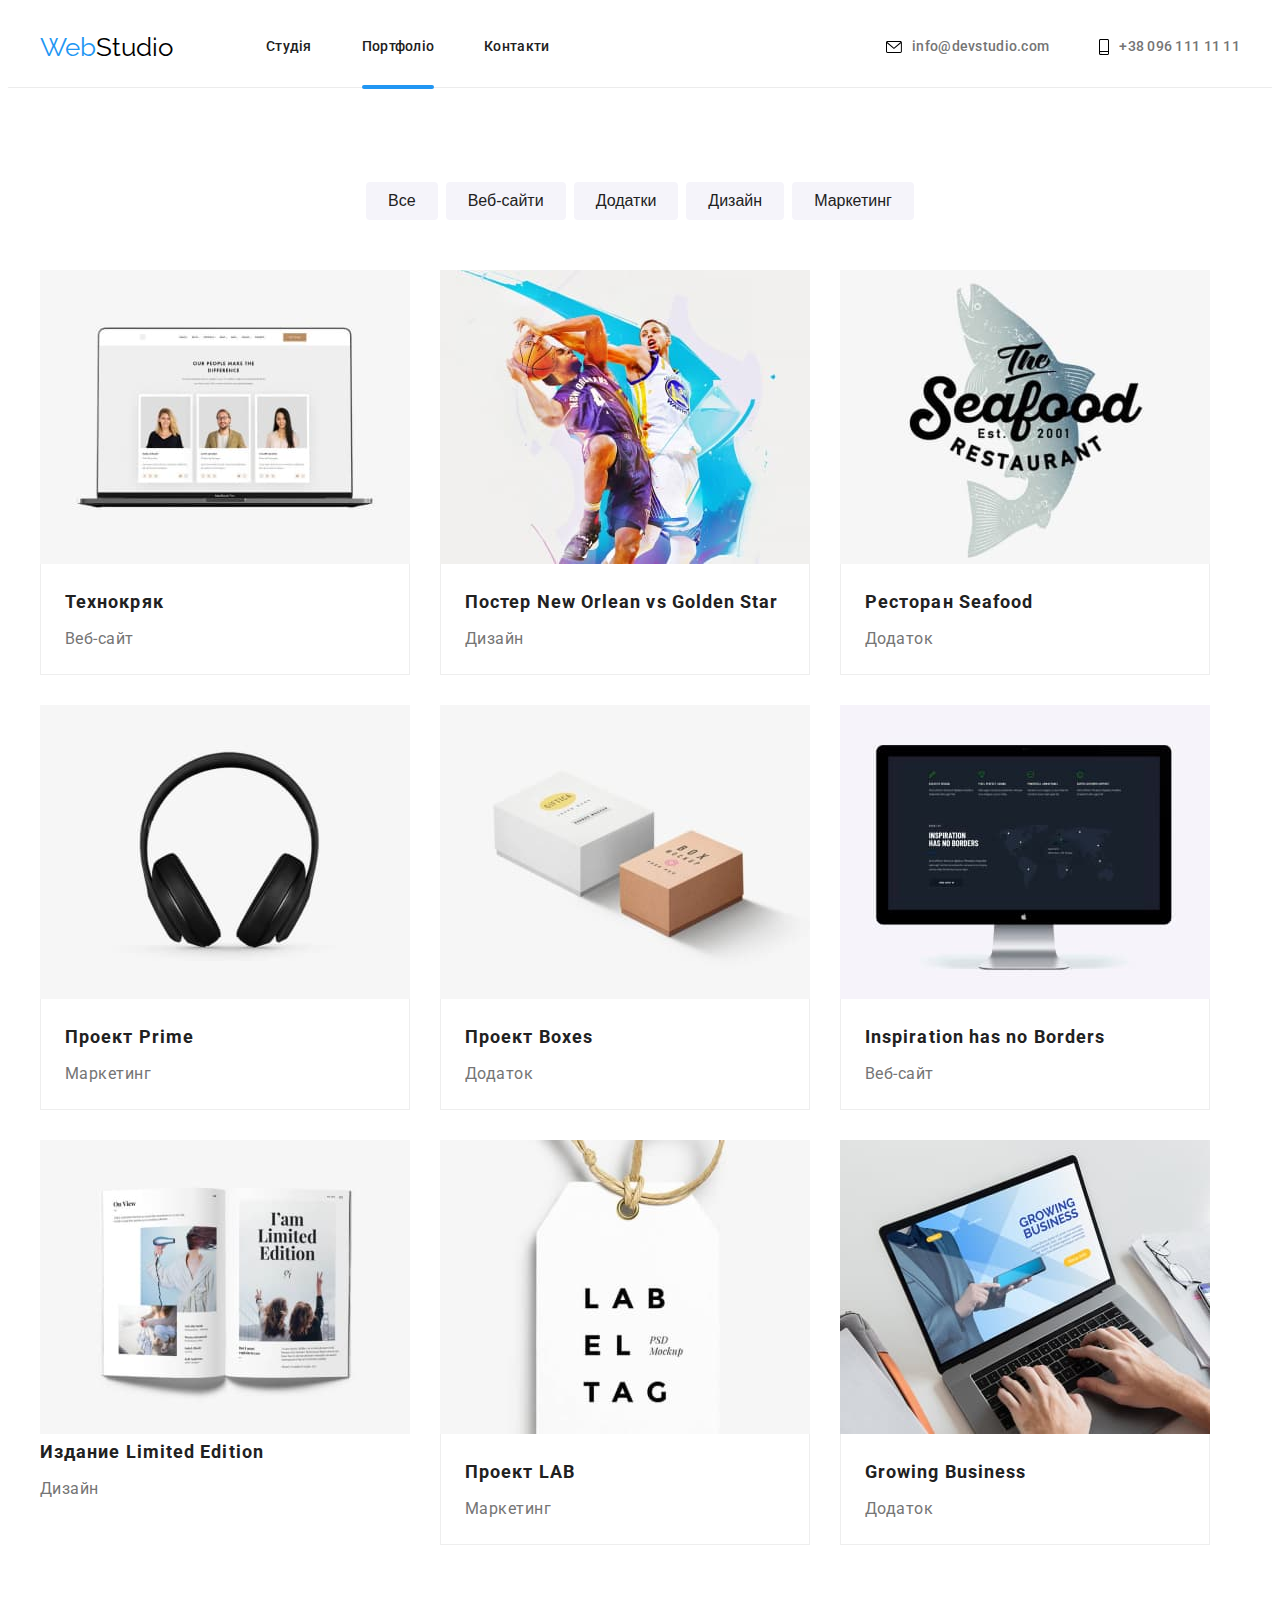
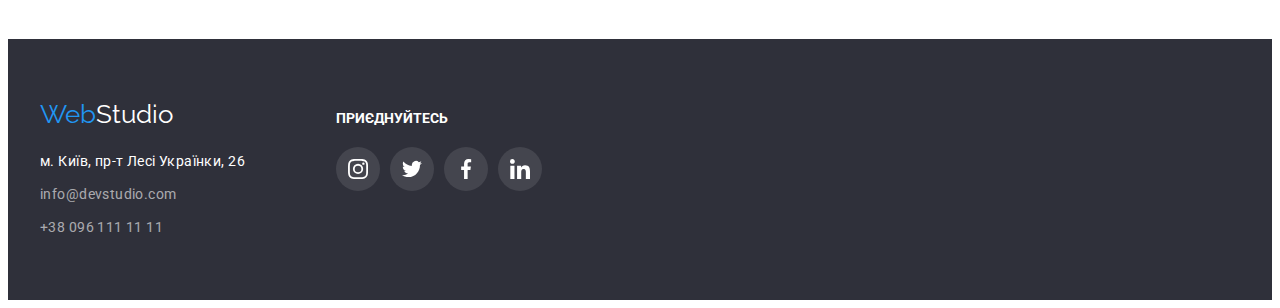
==== portfolio.html @ 2c4ab88c "Вносить зміни відповідно до завдань д/з №5" ====
<!DOCTYPE html>
<html lang="en">

<head>
    <meta charset="UTF-8">
    <meta http-equiv="X-UA-Compatible" content="IE=edge">
    <meta name="viewport" content="width=device-width, initial-scale=1.0">
    <title>Document</title> 
    <link href="https://fonts.googleapis.com/css2?family=Raleway:wght@700&family=Roboto:wght@400;500;700;900&display=swap"
        rel="stylesheet">

    <link rel="stylesheet" href="https://cdnjs.cloudflare.com/ajax/libs/modern-normalize/1.1.0/modern-normalize.min.css"
    integrity="sha512-wpPYUAdjBVSE4KJnH1VR1HeZfpl1ub8YT/NKx4PuQ5NmX2tKuGu6U/JRp5y+Y8XG2tV+wKQpNHVUX03MfMFn9Q=="
    crossorigin="anonymous" referrerpolicy="no-referrer" />

    <link rel="stylesheet" href="./css/styles.css">
</head>

<body>
    <header class="header">
        <div class="container">
        <nav class="site-nav">
            <a href="WebStudio" class="logo">Web<span class="header-logo-accent">Studio</span></a>
            <ul class="site-nav-items">
                <li class="site-nav-item">
                    <a class="site-nav-link" href="./index.html">Студія</a>
                </li>
                <li class="site-nav-item">
                    <a class="site-nav-link active" href="">Портфоліо</a>
                </li>
                <li class="site-nav-item">
                    <a class="site-nav-link" href="">Контакти</a>
                </li>
            </ul>
            <ul class="contact-items">
                <li class="contact-item">
                    <a class="contact-link" href="mailo:info@devstudio.com">
                        <svg class="contact-icon" width="16" height="12">
                            <use href="./images/icons.svg#icon-envelope"></use>
                        </svg>
                        info@devstudio.com</a>
                </li>
                <li class="contact-item">
                    <a class="contact-link" href="tel:+380961111111">
                        <svg class="contact-icon" width="10" height="16">
                            <use href="./images/icons.svg#icon-smartphone"></use>
                        </svg>
                        +38 096 111 11 11</a>
                </li>
            </ul>
        </nav>
        </div>
    </header>
    <main>
        <section  class="section">
            <div class="container">
            <!-- приховати заголовок -->
            <h2 class="section-title visually-hidden">Наші проекти</h2>
            <ul class="projects-nav-items">
                <li class="projects-nav-item"><button class="projects-nav-btn" type="button">Все</button></li>
                <li class="projects-nav-item"><button class="projects-nav-btn" type="button">Веб-сайти</button></li>
                <li class="projects-nav-item"><button class="projects-nav-btn" type="button">Додатки</button></li>
                <li class="projects-nav-item"><button class="projects-nav-btn" type="button">Дизайн</button></li>
                <li class="projects-nav-item"><button class="projects-nav-btn" type="button">Маркетинг</button></li>
            </ul>
            <ul class="projects-items">
                <li class="projects-item">
                    <div class="project-top-wrap">
                    <img class="project-item-img" src="./images/img8.jpg" alt="Три людини-члена команди:жінка, чоловік, жінка" width="370" />
                    <p class="project-top-text">Ресурс пропонує комплексні пропозиції з різним рівнем функціоналу та сервісів. Все це дозволить відвідувачу отримати
                    вичерпні відомості про компанію чи приватну особу.</p>
                    </div>
                    <div class="project-card">
                    <h3 class="project-item-title">Технокряк</h3>
                    <p class="project-item-text">Веб-сайт</p>
                </div>
                </li>
                <li class="projects-item">
                    <div class="project-top-wrap">
                    <img  class="project-item-img" src="./images/img9.jpg" alt="Двоє чоловіків грають в баскетбол" width="370" />
                    <p class="project-top-text">Ресурс пропонує комплексні пропозиції з різним рівнем функціоналу та сервісів. Все це
                        дозволить відвідувачу отримати вичерпні відомості про компанію чи приватну особу.</p>
                    </div>    
                    <div class="project-card">
                    <h3 class="project-item-title">Постер New Orlean vs Golden Star</h3>
                    <p class="project-item-text">Дизайн</p>
                </div>
                </li>
                <li class="projects-item">
                    <div class="project-top-wrap">
                    <img class="project-item-img" src="./images/img10.jpg" alt="Риба вертикально розташована з назвою ресторану The Seafood" width="370" />
                    <p class="project-top-text">Ресурс пропонує комплексні пропозиції з різним рівнем функціоналу та сервісів. Все це
                        дозволить відвідувачу отримати вичерпні відомості про компанію чи приватну особу.</p>
                    </div>
                    <div class="project-card">
                    <h3 class="project-item-title">Ресторан Seafood</h3>
                    <p class="project-item-text">Додаток</p>
                </div>
                </li>
                <li class="projects-item">
                    <div class="project-top-wrap">
                    <img class="project-item-img" src="./images/img11.jpg" alt="Навушники" width="370" />
                    <p class="project-top-text">Ресурс пропонує комплексні пропозиції з різним рівнем функціоналу та сервісів. Все це
                        дозволить відвідувачу отримати вичерпні відомості про компанію чи приватну особу.</p>
                    </div>
                    <div class="project-card">
                    <h3 class="project-item-title">Проект Prime</h3>
                    <p class="project-item-text">Маркетинг</p>
                </div>
                </li>
                <li class="projects-item">
                    <div class="project-top-wrap">
                    <img  class="project-item-img" src="./images/img12.jpg" alt="Дві пакувальних коробки" width="370" />
                    <p class="project-top-text">Ресурс пропонує комплексні пропозиції з різним рівнем функціоналу та сервісів. Все це
                        дозволить відвідувачу отримати вичерпні відомості про компанію чи приватну особу.</p>
                    </div>
                    <div class="project-card">
                    <h3 class="project-item-title">Проект Boxes</h3>
                    <p class="project-item-text">Додаток</p>
                </div>
                </li>
                <li class="projects-item">
                    <div class="project-top-wrap">
                    <img class="project-item-img" src="./images/img13.jpg" alt="Монітор" width="370" />
                    <p class="project-top-text">Ресурс пропонує комплексні пропозиції з різним рівнем функціоналу та сервісів. Все це
                        дозволить відвідувачу отримати вичерпні відомості про компанію чи приватну особу.</p>
                    </div>
                    <div class="project-card">
                    <h3 class="project-item-title">Inspiration has no Borders</h3>
                    <p class="project-item-text">Веб-сайт</p>
                </div>
                </li>
                <li class="projects-item">
                    <div class="project-top-wrap">
                    <img class="project-item-img" src="./images/img14.jpg" alt="Журнал в розгорнутому вигляді" width="370" />
                    <p class="project-top-text">Ресурс пропонує комплексні пропозиції з різним рівнем функціоналу та сервісів. Все це
                        дозволить відвідувачу отримати вичерпні відомості про компанію чи приватну особу.</p>
                    </div>
                    <div class="projectcard">
                    <h3 class="project-item-title">Издание Limited Edition</h3>
                    <p class="project-item-text">Дизайн</p>
                </div>
                </li>
                <li class="projects-item">
                    <div class="project-top-wrap">
                    <img  class="project-item-img" src="./images/img15.jpg" alt="Бірка LAB EL TAG" width="370" />
                    <p class="project-top-text">Ресурс пропонує комплексні пропозиції з різним рівнем функціоналу та сервісів. Все це
                        дозволить відвідувачу отримати вичерпні відомості про компанію чи приватну особу.</p>
                    </div>
                    <div class="project-card">
                    <h3 class="project-item-title">Проект LAB</h3>
                    <p class="project-item-text">Маркетинг</p>
                </div>
                </li>
                <li class="projects-item">
                    <div class="project-top-wrap">
                    <img  class="project-item-img" src="./images/img16.jpg" alt="Людина, що працює за notebook" width="370" />
                    <p class="project-top-text">Ресурс пропонує комплексні пропозиції з різним рівнем функціоналу та сервісів. Все це
                        дозволить відвідувачу отримати вичерпні відомості про компанію чи приватну особу.</p>
                    </div>
                    <div class="project-card">
                    <h3 class="project-item-title">Growing Business</h3>
                    <p class="project-item-text">Додаток</p>
                </div>
                </li>
            </ul>
            </div>
        </section>
    </main>
    <footer class="footer">
        <div class="container footer-container">
            <div class="logo-address">
                <a href="WebStudio" class="logo logo-secondary">Web<span class="logo-secondary-accent">Studio</span></a>
    
                <address class="address">
                    <p class="address-street">м. Київ, пр-т Лесі Українки, 26 </p>
                    <a class="address-link" href="mailo:info@devstudio.com">info@devstudio.com</a>
                    <a class="address-link" href="tel:+380961111111">+38 096 111 11 11</a>
                </address>
            </div>
            <div class="join-in">
                <p class="join-in-text">Приєднуйтесь</p>
                <ul class="join-in-soc-link-items">
                    <li class="join-in-soc-link-item">
                        <a href="" class="join-in-soc-link">
                            <svg class="join-in-soc-icon" width="20" height="20">
                                <use href="./images/icons.svg#icon-instagram"></use>
                            </svg>
                        </a>
                    </li>
                    <li class="join-in-soc-link-item">
                        <a href="" class="join-in-soc-link">
                            <svg class="join-in-soc-icon" width="20" height="20">
                                <use href="./images/icons.svg#icon-twitter"></use>
                            </svg>
                        </a>
                    </li>
                    <li class="join-in-soc-link-item">
                        <a href="" class="join-in-soc-link">
                            <svg class="join-in-soc-icon" width="20" height="20">
                                <use href="./images/icons.svg#icon-facebook"></use>
                            </svg>
                        </a>
                    </li>
                    <li class="join-in-soc-link-item">
                        <a href="" class="join-in-soc-link">
                            <svg class="join-in-soc-icon" width="20" height="20">
                                <use href="./images/icons.svg#icon-linkedin"></use>
                            </svg>
                        </a>
                    </li>
                </ul>
            </div>
        </div>
    </footer>
</div>
    </body>
</html>
---- css/styles.css ----
:root{
--primary-text-color:  rgba(117, 117, 117, 1);
--title-text-color: #212121;
--primary-white-color:  #FFFFFF;
--accent-color: #2196F3;
--primary-grey-color:#757575;
--timing-function: cubic-bezier(0.4, 0, 0.2, 1);
}

/**,
*::before,
*::after {
  box-sizing: border-box;
}*/


body {
 background-color: var(--primary-white-color);   
 color: var(--primary-text-color);

 font-family:Roboto, sans-serif;
}

a {
 text-decoration: none;
}

ul{
 margin: 0px;
 padding: 0px;
 list-style-type: none;
}

h1,h2,h3,p{
  margin-top: 0px;
  margin-bottom: 0px;
}

.header{
  padding-top: 24px;
  padding-bottom: 24px;

  border-bottom:1px solid rgba(236, 236, 236, 1);
}

.section{
  padding-top: 94px;
  padding-bottom: 94px;
}


.container{
  
  width: 1200px;
  margin-left: auto;
  margin-right: auto;
  padding-left: 15px;
  padding-right: 15px;
}

.site-nav{
  display: flex;
  align-items: center;
}

.site-nav-items{
  display: flex;
}

.site-nav-item:not(:last-child){
  margin-right: 50px;
}

.site-nav-link{
 font-weight: 500;
 font-size: 14px;
 line-height:1.14;
 letter-spacing: 0.02em;

 color: var(--title-text-color);
 transition: color 250ms var(--timing-function) ;
}

.site-nav-link:hover,
.site-nav-link:focus {
 color: var(--accent-color)
}

.active::after{
  content: "";
  display: block;
  position: relative;
  top:30px;
  bottom: auto;
  width: 100%;
  height: 4px;
  background-color: var(--accent-color);
  border-radius: 4px;
}

.contact-items{
  display: flex;
  margin-left: auto;
}

.contact-item:not(:last-child){
  margin-right: 50px;
}

.contact-link{
 display: flex;
 align-items: center;

 font-weight: 500;
 font-size: 14px;
 line-height:1.14;
 letter-spacing: 0.02em;

 color: var(--primary-grey-color);
 transition: color 250ms var(--timing-function);
}

.contact-link:hover,
.contact-link:focus {
  color:var(--accent-color); 
  
}

.contact-icon{
  margin-right: 10px;
  transition: fill 250ms var(--timing-function);
}

.contact-link:hover .contact-icon,
.contact-link:focus .contact-icon{
  fill: currentColor;
}


/*logo*/
.logo{
 margin-right:93px;

 font-family: Raleway;
 font-style: 700;
 font-size: 26px;
 line-height: 1.19;
 color: var(--accent-color)
}

.header-logo-accent{
 color:#000000;
}

/*Hero*/
.hero {
 padding-top: 200px;
 padding-bottom: 200px;

 background-color:#2F303A;
 text-align: center;

}

.overlay{
  max-width: 1600px;
  height: 600px;
  margin-right: auto;
  margin-left: auto;

  background-image:linear-gradient(rgba(47, 48, 58, 0.4), rgba(47, 48, 58, 0.4)), url(../images/img-hero.jpg);

  background-position:center;
  background-repeat: no-repeat;
  background-size: cover;
}

.hero-title{
 width: 696px;
 margin-left: auto;
 margin-right: auto;

 font-weight: 900;
 font-size: 44px;
 line-height:1.36;
    
 
 letter-spacing: 0.06em;
 text-transform: uppercase;

 color: var(--primary-white-color);
}

.hero-button{
 font-weight: 700;
 font-size: 16px;
 line-height: 1.88;
 letter-spacing: 0.06em;

 margin-top: 30px;
 padding: 10px 32px 10px 32px;

 background-color: var(--accent-color);
 color:var(--primary-white-color);
 border: 0px;
 border-radius: 4px;
 cursor:pointer;
}

/*Our benefits*/
.benefits{
  padding-bottom: 0px;
}

.visually-hidden {
  position: absolute;
  white-space: nowrap;
  width: 1px;
  height: 1px;
  overflow: hidden;
  border: 0;
  padding: 0;
  clip: rect(0 0 0 0);
  clip-path: inset(50%);
  margin: -1px;
}

.benefits-items{
  display: flex;
}

.benefits-item:not(:last-child){
  margin-right: 30px;
}

.benefits-item{
  width:calc((100%-90px)/4);
    
}

.benefits-icon-wrapper{
  display: inline-flex;
  align-items: center;
  justify-content: center;

  width: 100%;
  height: 120px;
  margin-bottom: 30px;

  background-color: #F5F4FA;
  border-radius: 4px;
}



.benefits-item-title{
 margin-bottom: 10px;

 font-weight: 700;
 font-size: 14px;
 line-height:1.14;
 letter-spacing: 0.03em;
 text-transform: uppercase;

 color: var(--title-text-color);
}

.benefits-item-text{
 font-weight: 400;
 font-size: 14px;
 line-height:1.71;
 letter-spacing: 0.03em;
 
}

.section-title{
 font-weight: 700;
 font-size: 36px;
 line-height: 1.17;
 text-align: center;
 letter-spacing: 0.03em;

 color: var(--title-text-color)
}

/*what we do*/

img{
  display: block;
  position: relative;
}

.image-items{
  display: flex;
  column-gap: 30px;
  
}

.descript{

 position: absolute;
 display: flex;
 align-items: center;
 justify-content: center;

 width: 370px;
 height: 70px;

 background-color: rgba(47, 48, 58, 0.8);

}

.descript-text{
 font-weight: 700;
 font-size: 14px;
 line-height:1.14;
 text-align: center;
 letter-spacing: 0.03em;

 text-transform: uppercase;

 color: var(--primary-white-color);
}

/*Our team*/

.team{
  background:#F5F4FA; 
}

.section-title{
  margin-bottom: 50px;
}

.team-items{
  display: flex;
}

.team-item{
  box-shadow:0px 1px 3px rgba(0, 0, 0, 0.12),
    0px 1px 1px rgba(0, 0, 0, 0.14),
    0px 2px 1px rgba(0, 0, 0, 0.2);
  border-radius: 0px 0px 4px 4px;
}

.team-item:not(:last-child){
  margin-right: 30px;
}

.team-card-wrapper{
  padding-top: 30px;
  padding-bottom: 30px; 

  background-color:var(--primary-white-color) ;
}

.team-item-title{
 margin-bottom: 10px;

 font-weight: 500;
 font-size: 16px;
 line-height:1.19;

 text-align: center;
 letter-spacing: 0.03em;

 color: var(--title-text-color);
}

.team-item-img{
  display: block;
}

.team-item-text{
 margin-bottom: 16px;

 font-weight: 400;
 font-size: 16px;
 line-height:1.19;
   

 text-align: center;
 letter-spacing: 0.03em;
}

.team-soc-link-items{
  display: flex;
  justify-content: center;
  gap: 10px;
}

.team-soc-link{
  width: 44px;
  height: 44px;
  border-radius: 50%;
  background-color: var(--primary-white-color);

  display: flex;
  align-items: center;
  justify-content: center;

  transition: background-color 250ms var(--timing-function);
}

.team-soc-link:hover,
.team-soc-link:focus{
  background-color: var(--accent-color);
}

.team-soc-link-icon{
  fill: #AFB1B8;
  transition: fill 250ms var(--timing-function);
}

.team-soc-link:hover .team-soc-link-icon,
.team-soc-link:focus .team-soc-link-icon{
 fill:var(--primary-white-color);
} 

.clients-link-items{
  display: flex;
  justify-content: center;
  gap:30px;
}

.clients-link{ 
  width: 170px;
  height: 92px;

  display: flex;
  align-items: center;
  justify-content: center;

  border: 1px solid rgba(175, 177, 184, 1);
  border-radius: 4px;

  transition: border 250ms var(--timing-function);
}

.clients-link:hover,
.clients-link:focus{
  border: 1px solid var(--accent-color);
}


.clients-link-icon{
  
  fill: rgba(175, 177, 184, 1);

  transition: fill 250ms var(--timing-function);

}

.clients-link:hover .clients-link-icon,
.clients-link:focus .clients-link-icon{
  fill: var(--accent-color);
}

/*Footer*/

.footer {
 padding-top: 60px; 
 padding-bottom: 60px;
 background-color: #2F303A;
}

.footer-container{
  display: flex;
  align-items: baseline;
}

.logo-secondary-accent{
 color: var(--primary-white-color);  
}

.logo-secondary{
 display: block;
 margin-bottom: 20px; 
}

.address-street{
 margin-bottom: 9px;

 font-weight: 400;
 font-size: 14px;
 line-height:1.71;
 font-style:normal;
     
 letter-spacing: 0.03em;
 

 color: var(--primary-white-color);
}

.address-link{
 display: block;

 font-weight: 400;
 font-size: 14px;
 line-height: 1.71;
 font-style: normal;
    
 letter-spacing: 0.03em;
 

 color: rgba(255, 255, 255, 0.6);
}

.address-link:not(:last-child){
  margin-bottom: 9px;
}

.logo-address{
  margin-right: 70px;
}


.join-in-text{
  margin-bottom: 20px;

  text-transform: uppercase;
  font-weight: 700;
  font-size: 14px;
  line-height:1.14;
  color: var(--primary-white-color);
}

.join-in-soc-link-items{
  display: flex;
  justify-content: center;
  gap: 10px;
  
}

.join-in-soc-link{
  width:44px;
  height: 44px;
  border-radius: 50%;
  background-color: rgba(255, 255, 255, 0.1);

  display: flex;
  align-items: center;
  justify-content: center;

  transition: background-color 250ms var(--timing-function);
}

.join-in-soc-link:hover,
.join-in-soc-link:focus{
  background-color: var(--accent-color);
}

.join-in-soc-icon{
  fill: var(--primary-white-color);
}
/*Projects*/

.projects-nav-items{
  display: flex;
  justify-content: center;
  margin-bottom: 50px;
}

.projects-nav-btn{

 padding: 6px 22px 6px 22px;
  
 background-color:#F5F4FA;;
 color: var(--title-text-color);
 cursor: pointer;

 border: 0;
 border-radius: 4px;

 font-weight:500;
 font-size: 16px;
 line-height:1.63;
 transition: background-color 250ms var(--timing-function),
 color 250ms var(--timing-function), box-shadow 250ms var(--timing-function);;

}

.projects-nav-btn:hover,
.projects-nav-btn:focus{
 background-color:var(--accent-color);  
 color: var(--primary-white-color);
 box-shadow: 0px 3px 1px rgba(0, 0, 0, 0.1), 0px 1px 2px rgba(0, 0, 0, 0.08), 0px 2px 2px rgba(0, 0, 0, 0.12);
}

.projects-nav-item:not(:last-child){
  margin-right: 8px;
}

.projects-items{
  display: flex;
  flex-wrap: wrap;
  }

.projects-item {
  /* width:calc((100%-60px)/3);*/
  width: 370px;
  margin-right: 30px;
  margin-bottom: 30px;

  transition: box-shadow 250ms var(--timing-function);
}

.projects-item:hover,
.projects-item:focus{
  box-shadow: 0px 1px 1px rgba(0, 0, 0, 0.12), 0px 4px 4px rgba(0, 0, 0, 0.06), 1px 4px 6px rgba(0, 0, 0, 0.16);
}

.projects-item:nth-child(3n){
  margin-right: 0px;
}

.projects-item:nth-last-child(-n+3){
  margin-bottom: 0px;
}

.projects-item:hover .project-top-text{
  transform: translateY(0%);
}
.project-top-wrap{
  position: relative;
  overflow: hidden;
}

.project-top-text{
 position: absolute;

 top:0;
 left:0;
 
 height: 100%;

 font-weight: 500;
 font-size: 18px;
 line-height: 1.56;
 letter-spacing: 0.03em;

 padding: 63px 24px;

 color: var(--primary-white-color);
 background-color: var(--accent-color);

 transform: translateY(100%);

 transition: transform 250ms var(--timing-function);
 }

.projects-item:hover .description-text,
.projects-item:focus .description-text{
  opacity: 1;
  transform: translateY(0);
}
.project-card{
  
  padding: 20px 24px 20px 24px;

  border-left: 1px solid #EEEEEE;
  border-right:1px solid #EEEEEE;
  border-bottom:1px solid #EEEEEE;
}


.project-item-title{
 font-weight: 700;
 font-size: 18px;
 line-height:2;
    
 letter-spacing: 0.06em;

 color: var(--title-text-color);
}

.project-item-text{
 font-weight: 400;
 font-size: 16px;
 line-height: 1.88;


 letter-spacing: 0.03em;

 color: var(--primary-grey-color);
}

.project-item-img{
  display: block;
  max-width: 100%;
  height: auto;

}

.project-item-title{
  margin-bottom: 4px;
}

/*Modal*/

.backdrop{
  position: fixed;
  top: 0;
  bottom: 0;

  width: 100%;
  height: 100%;

  background-color: rgba(0, 0, 0, 0.2);

  transition: opacity 250 ms var(--timing-function);
}


.is-hidden{
  opacity: 0;
  visibility: visible;
  pointer-events: none;
}

.modal{
  position: absolute;

  min-width: 528px;
  min-height: 581px;

  background-color: var(--primary-white-color);

  top: 50%;
  left: 50%;
  transform: translate(-50%, -50%) scale(1);

}


.button-close-modal{
  position: absolute;

  top:8px;
  right:8px;
  
  width: 30px;
  height: 30px;
  
  display: flex;
  align-items: center;
  justify-content: center;

  cursor: pointer;

  border-radius: 50%;
  border: 1px solid rgba(0, 0, 0, 0.1);
  background-color:var(--primary-white-color) ;
}
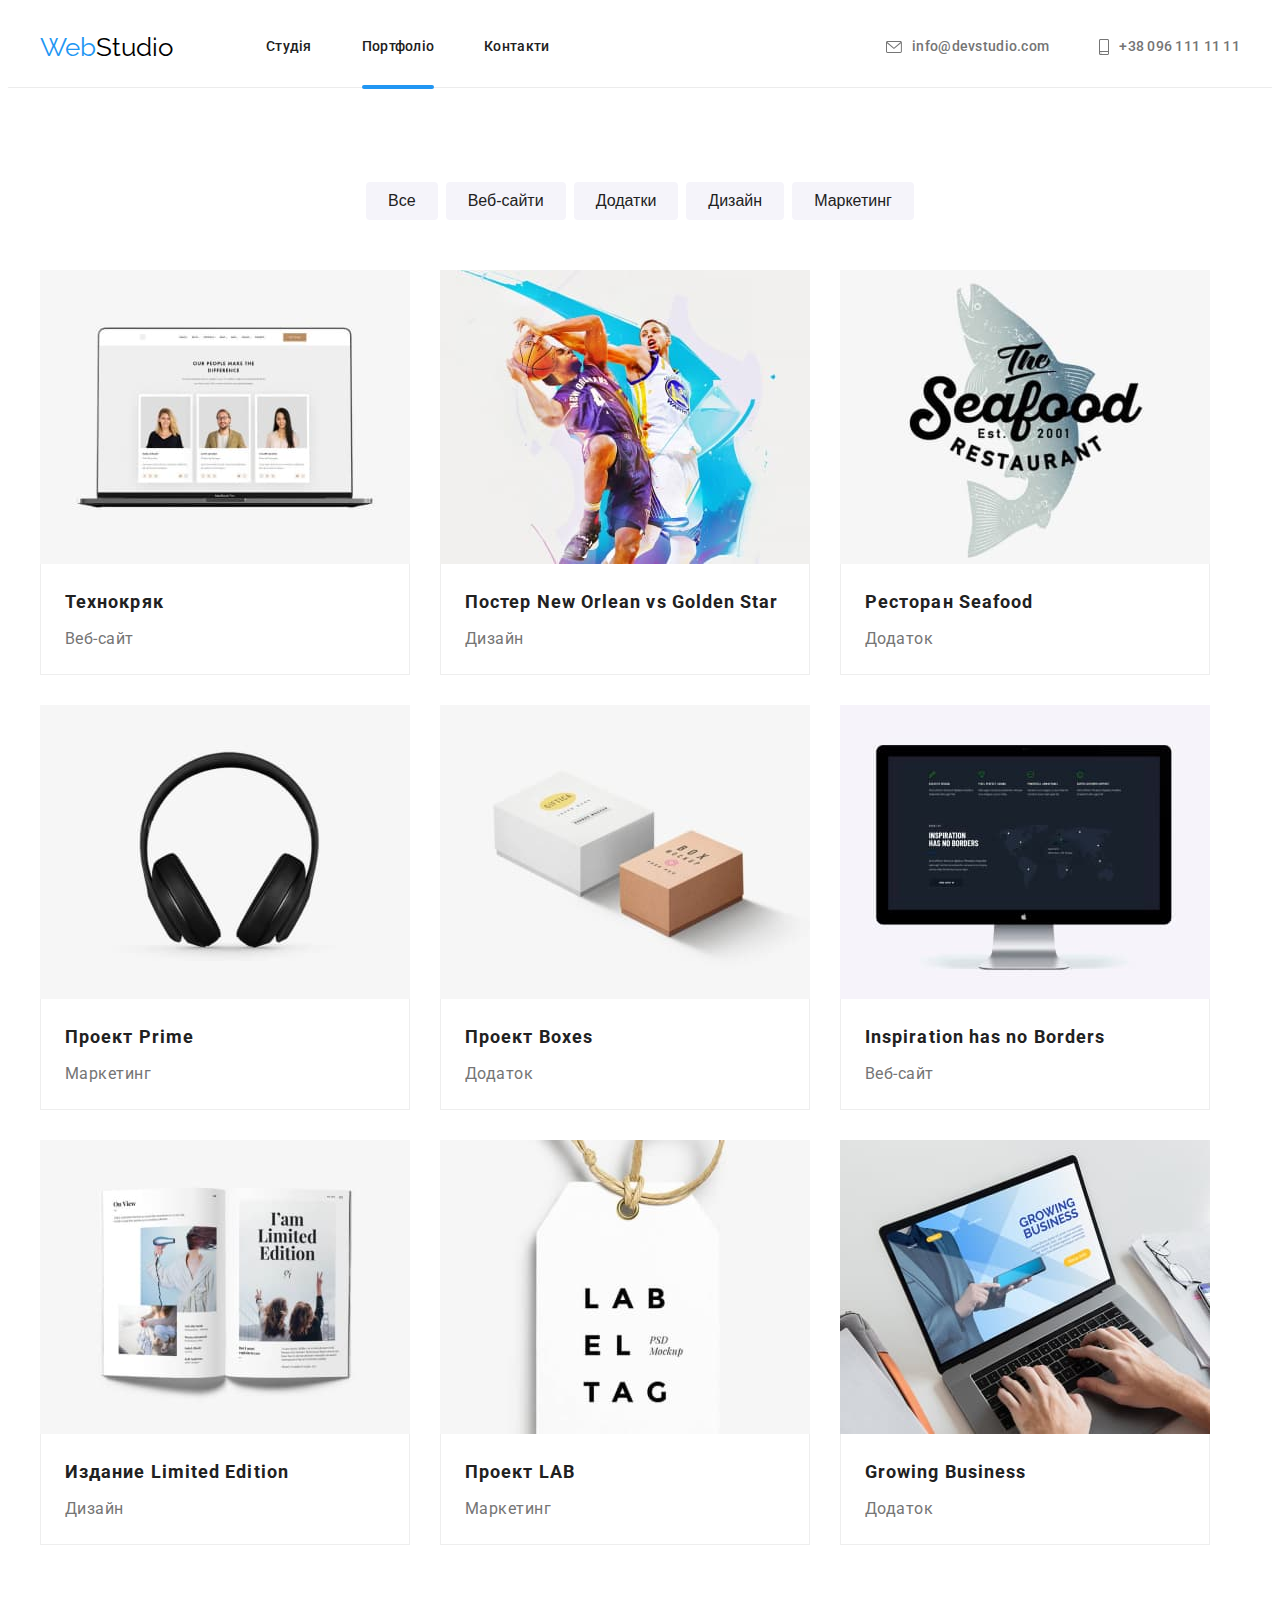
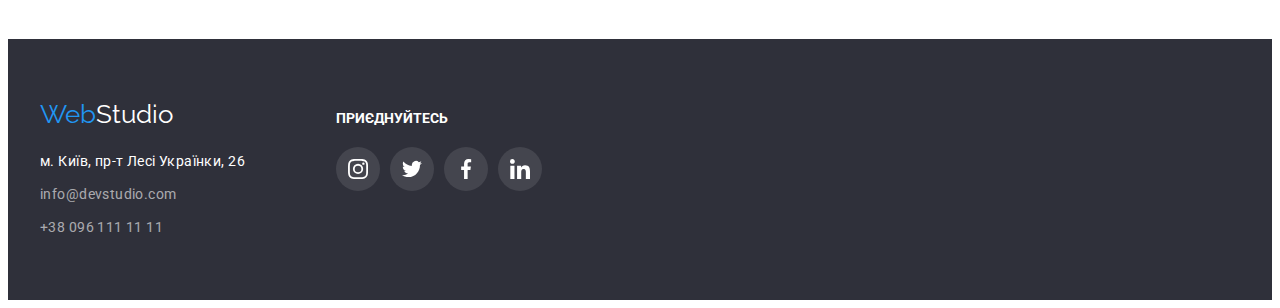
==== commit d59e4b3a: "Вносить зміни до д/з №5 згідно зауважень ментора" ====
--- a/portfolio.html
+++ b/portfolio.html
@@ -136,7 +136,7 @@
                     <p class="project-top-text">Ресурс пропонує комплексні пропозиції з різним рівнем функціоналу та сервісів. Все це
                         дозволить відвідувачу отримати вичерпні відомості про компанію чи приватну особу.</p>
                     </div>
-                    <div class="projectcard">
+                    <div class="project-card">
                     <h3 class="project-item-title">Издание Limited Edition</h3>
                     <p class="project-item-text">Дизайн</p>
                 </div>
--- a/css/styles.css
+++ b/css/styles.css
@@ -127,6 +127,7 @@
 }
 
 .contact-icon{
+  fill: var(--primary-grey-color);
   margin-right: 10px;
   transition: fill 250ms var(--timing-function);
 }
@@ -287,17 +288,18 @@
 
 img{
   display: block;
+}
+
+.image-items{
+  display: flex;
+  column-gap: 30px;
+}
+
+.image-item{
   position: relative;
 }
 
-.image-items{
-  display: flex;
-  column-gap: 30px;
-  
-}
-
 .descript{
-
  position: absolute;
  display: flex;
  align-items: center;
@@ -708,7 +710,7 @@
 
   background-color: rgba(0, 0, 0, 0.2);
 
-  transition: opacity 250 ms var(--timing-function);
+  transition: opacity 250ms var(--timing-function), visibility 250ms var(--timing-function);
 }
 
 
@@ -718,6 +720,10 @@
   pointer-events: none;
 }
 
+.backdrop.is-hidden .modal{
+ transform: translate(-50%, -50%) scale(0);
+}
+
 .modal{
   position: absolute;
 
@@ -729,6 +735,7 @@
   top: 50%;
   left: 50%;
   transform: translate(-50%, -50%) scale(1);
+  transition: transform 250ms var(--timing-function);
 
 }
 
